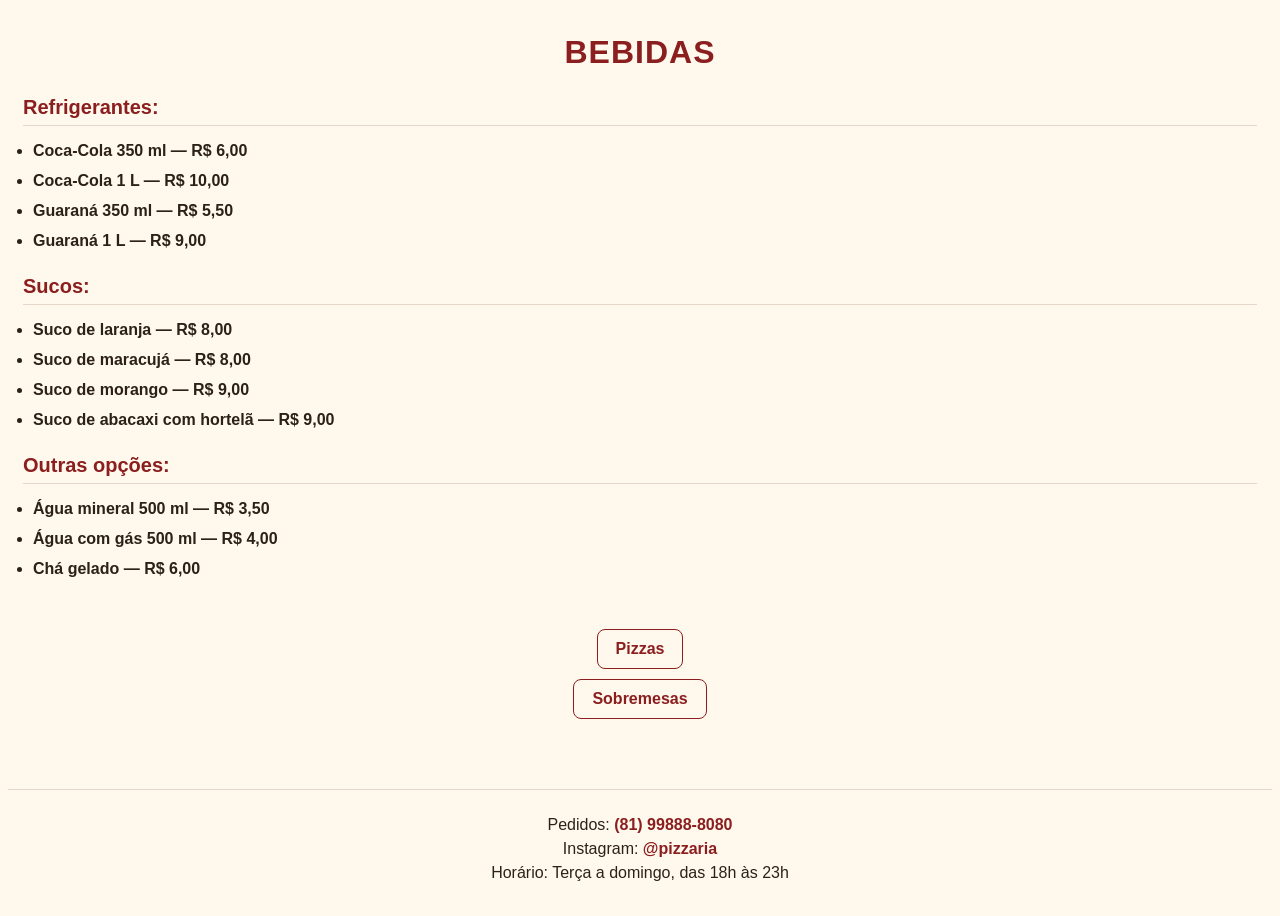
==== bebidas.html @ 439beb2b "Melhora interações e navegação do cardápio" ====
<!DOCTYPE html>
<html lang="pt-br">
<head>
    <meta charset="UTF-8">
    <meta name="viewport" content="width=device-width, initial-scale=1.0">
    <meta name="description" content="Cardápio de bebidas da Pizzaria Pátio dos Sabores, com opções para acompanhar sua pizza.">
    <title>Atividade Individual 01 - Web Responsivo</title>
    <link rel="stylesheet" href="styles.css">
</head>
<body>
    <main>
        <h1>BEBIDAS</h1>
        <h3 class="categoria-cardapio">Refrigerantes:</h3>
        <ul>
            <li class="bebida"><strong>Coca-Cola 350 ml — R$ 6,00</strong></li>
            <li class="bebida"><strong>Coca-Cola 1 L — R$ 10,00</strong></li>
            <li class="bebida"><strong>Guaraná 350 ml — R$ 5,50</strong></li>
            <li class="bebida"><strong>Guaraná 1 L — R$ 9,00</strong></li>
        </ul>
        
        <h3 class="categoria-cardapio">Sucos:</h3>
        <ul>
            <li class="bebida"><strong>Suco de laranja — R$ 8,00</strong></li>
            <li class="bebida"><strong>Suco de maracujá — R$ 8,00</strong></li>
            <li class="bebida"><strong>Suco de morango — R$ 9,00</strong></li>
            <li class="bebida"><strong>Suco de abacaxi com hortelã — R$ 9,00</strong></li>        
        </ul>    

        <h3 class="categoria-cardapio">Outras opções:</h3>
        <ul>
            <li class="bebida"><strong>Água mineral 500 ml — R$ 3,50</strong></li>
            <li class="bebida"><strong>Água com gás 500 ml — R$ 4,00</strong></li>
            <li class="bebida"><strong>Chá gelado — R$ 6,00</strong></li>             
        </ul>    
    </main>
    <aside class="menu-lateral">
        <nav>
            <ul>
                <li><a href="index.html">Pizzas</a></li>
                <li><a href="sobremesas.html">Sobremesas</a></li>
            </ul>
        </nav>
    </aside>
    
    <footer>
        <p>Pedidos: <a href="https://www.whatsapp.com/" target="_blank" rel="noopener noreferrer">(81) 99888-8080</a></p> <!-- Por que usar target="_blank"? Para que o usuário seja levado para uma nova guia, mantendo o cardápio aberto. E o: rel="noopener noreferrer" é uma boa prática de segurança quando usamos target="_blank".  -->

        <p>Instagram: <a href="https://www.instagram.com/" target="_blank" rel="noopener noreferrer">@pizzaria</a></p>

        <p>Horário: Terça a domingo, das 18h às 23h</p>
    </footer>    
    <script src="scripts.js"></script> 
</body>
</html>
---- styles.css ----
body {
    background-color: #FFF8ED;
    min-height: 100vh;
    display: flex;
    flex-direction: column;
}

h1{
     color: #8B1E1E;
    text-align: center;
    font-family: Arial, sans-serif;
    font-size: 32px;
    margin: 25px 15px 20px;
    line-height: 1.2;
    letter-spacing: 1px;
}


.pagina-inicial {
    color: #8B1E1E;
    text-align: center;
    font-family: Arial, sans-serif;
    font-size: 28px;
    margin: 30px 0 20px;
}

h2{
    color: #8B1E1E;
    font-family: Arial, sans-serif;
}

h3{
    color: #8B1E1E;
    font-family: Arial, sans-serif;
}

ul{
    color: #2B2118;
    font-family: Arial, sans-serif;
}

main ul {
    padding-left: 25px;
}

footer {
    margin-top: auto;
    padding: 20px;
    text-align: center;
    color: #2B2118;
    font-family: Arial, sans-serif;
    border-top: 1px solid #E5D8C8;
}

footer p {
    margin: 6px 0;
}

footer a {
    color: #8B1E1E;
    font-weight: bold;
    text-decoration: none;
}

footer a:hover {
    text-decoration: underline;
}

.descricao {
    display: none;
}

.descricao.aberta {
    display: block;
}

.pizza,
.sobremesa,
.bebida {
    margin-bottom: 12px;
}

.pizza strong,
.sobremesa strong,
.bebida strong {
    color: #2B2118;
    font-size: 16px;
}

.pizza strong,
.pizza .descricao {
    cursor: pointer;
}

.pizza strong:hover {
    text-decoration: underline;
}

.sobremesa strong,
.sobremesa .descricao {
    cursor: pointer;
}

.sobremesa strong:hover {
    text-decoration: underline;
}

.pizza .descricao,
.sobremesa .descricao {
    color: #5C5148;
    font-size: 14px;
    line-height: 1.5;
    margin: 6px 0 0;
}

.categoria-cardapio {
    color: #8B1E1E;
    font-family: Arial, sans-serif;
    font-size: 20px;
    margin: 25px 15px 10px;
    padding-bottom: 6px;
    border-bottom: 1px solid #E5D8C8;
}

.imagem-receita {
    width: 100%;
    height: 220px;
    object-fit: cover;
    display: block;
}

.card-receita {
    width: 90%;
    max-width: 400px; /*O card ocupará até 90% da largura disponível. Isso é importante para dispositivos móveis porque evita que o card fique grudado nas bordas da tela.*/
    margin: 20px auto; /*O 20px cria espaço acima e abaixo. O auto nas laterais faz o navegador centralizar o card.*/
    background-color: white;
    border-radius: 10px;
    overflow: hidden; /*Essa propriedade é importante porque temos uma imagem dentro do card. Ela faz com que o conteúdo respeite o arredondamento dos cantos do card.*/
    border: 1px solid #E5D8C8;
    box-shadow: 0 4px 10px rgba(0, 0, 0, 0.15); /*"Crie uma sombra abaixo do card, levemente espalhada e relativamente suave."*/
}

.conteudo-receita {
    padding: 20px; /*Cria espaço interno para que o texto não fique encostado nas bordas.*/
}

.sugestao-chef {
    text-align: center;
    
}

.conteudo-receita h3 {
    color: #8B1E1E;
    font-size: 24px;
    line-height: 1.2;
    margin-top: 0;
    margin-bottom: 15px;
}

.informacoes-receita {
    margin-bottom: 20px;
    padding-bottom: 15px;
    border-bottom: 1px solid #E5D8C8;
}

.informacoes-receita p { /*Seleciona e altera apenas os <p> que esteja dentro de .informacoes-receita.*/
    margin: 5px 0;
    color: #182b24;
}

.conteudo-receita h4 {
    color: #8B1E1E;
    margin-top: 0;
    margin-bottom: 10px;
    font-size: 18px;
}

.conteudo-receita ul { /*Afeta apenas os <ul> que estão dentro de .conteudo-receita.*/
    padding-left: 20px;
    margin-top: 0;
    margin-bottom: 5px;
}

.conteudo-receita li {
     margin-bottom: 8px;
    color: #2B2118;
    line-height: 1.4;
}

.menu-lateral {
    text-align: center;
    margin: 30px 0;
}

.menu-lateral a {
    display: inline-block;
    padding: 10px 18px;
    margin: 5px;
    color: #8B1E1E;
    background-color: #FFF8ED;
    border: 1px solid #8B1E1E;
    border-radius: 8px;
    font-family: Arial, sans-serif;
    font-weight: bold;
    text-decoration: none;
}

.menu-lateral a:hover {
    color: white;
    background-color: #8B1E1E;
}

.menu-lateral ul {
    list-style: none;
    padding: 0;
    margin: 0;
}

.link-cardapio {
    color: #8B1E1E;
    font-weight: bold;
    cursor: pointer; /*Quando o usuário passar o mouse sobre o texto, o cursor muda para a "mãozinha". Isso fornece uma indicação visual importante: "Este elemento pode ser clicado."*/
}

.link-cardapio:hover {
    text-decoration: underline;
} /*.link-cardapio:hover seleciona os elementos que possuem a classe link-cardapio enquanto o mouse estiver sobre eles. 
Assim, ao passar o mouse sobre o texto, a propriedade text-decoration: underline; adiciona um sublinhado, 
criando um feedback visual familiar, semelhante ao comportamento dos links tradicionais.*/
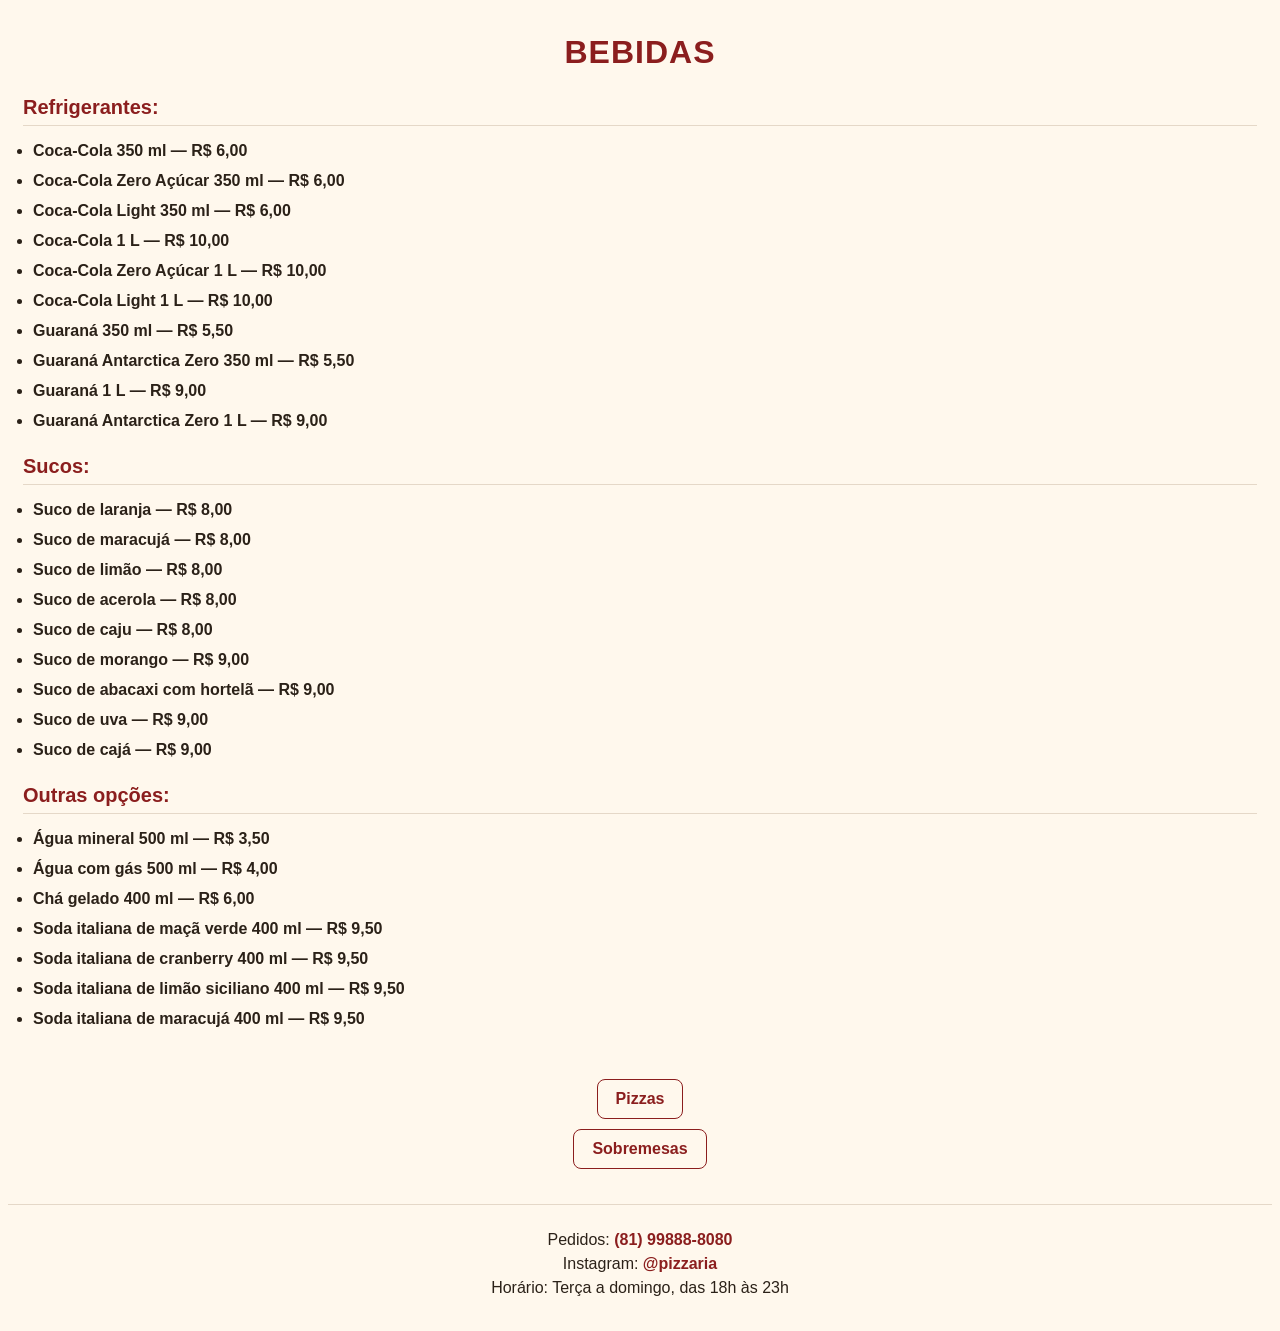
==== commit 73292db0: "Update: reorganização dos cardápios e inclusão de novos itens." ====
--- a/bebidas.html
+++ b/bebidas.html
@@ -4,33 +4,49 @@
     <meta charset="UTF-8">
     <meta name="viewport" content="width=device-width, initial-scale=1.0">
     <meta name="description" content="Cardápio de bebidas da Pizzaria Pátio dos Sabores, com opções para acompanhar sua pizza.">
-    <title>Atividade Individual 01 - Web Responsivo</title>
+    <title>Cardápio - Pizzaria Pátio dos Sabores</title>
     <link rel="stylesheet" href="styles.css">
+    <link rel="manifest" href="manifest.json">
 </head>
 <body>
     <main>
         <h1>BEBIDAS</h1>
         <h3 class="categoria-cardapio">Refrigerantes:</h3>
         <ul>
-            <li class="bebida"><strong>Coca-Cola 350 ml — R$ 6,00</strong></li>
+           <li class="bebida"><strong>Coca-Cola 350 ml — R$ 6,00</strong></li>
+            <li class="bebida"><strong>Coca-Cola Zero Açúcar 350 ml — R$ 6,00</strong></li>
+            <li class="bebida"><strong>Coca-Cola Light 350 ml — R$ 6,00</strong></li>
             <li class="bebida"><strong>Coca-Cola 1 L — R$ 10,00</strong></li>
+            <li class="bebida"><strong>Coca-Cola Zero Açúcar 1 L — R$ 10,00</strong></li>
+            <li class="bebida"><strong>Coca-Cola Light 1 L — R$ 10,00</strong></li>
             <li class="bebida"><strong>Guaraná 350 ml — R$ 5,50</strong></li>
+            <li class="bebida"><strong>Guaraná Antarctica Zero 350 ml — R$ 5,50</strong></li>
             <li class="bebida"><strong>Guaraná 1 L — R$ 9,00</strong></li>
+            <li class="bebida"><strong>Guaraná Antarctica Zero 1 L — R$ 9,00</strong></li>
         </ul>
         
         <h3 class="categoria-cardapio">Sucos:</h3>
         <ul>
             <li class="bebida"><strong>Suco de laranja — R$ 8,00</strong></li>
             <li class="bebida"><strong>Suco de maracujá — R$ 8,00</strong></li>
+            <li class="bebida"><strong>Suco de limão — R$ 8,00</strong></li>
+            <li class="bebida"><strong>Suco de acerola — R$ 8,00</strong></li>
+            <li class="bebida"><strong>Suco de caju — R$ 8,00</strong></li>
             <li class="bebida"><strong>Suco de morango — R$ 9,00</strong></li>
-            <li class="bebida"><strong>Suco de abacaxi com hortelã — R$ 9,00</strong></li>        
+            <li class="bebida"><strong>Suco de abacaxi com hortelã — R$ 9,00</strong></li>      
+            <li class="bebida"><strong>Suco de uva — R$ 9,00</strong></li>
+            <li class="bebida"><strong>Suco de cajá — R$ 9,00</strong></li>
         </ul>    
 
         <h3 class="categoria-cardapio">Outras opções:</h3>
         <ul>
             <li class="bebida"><strong>Água mineral 500 ml — R$ 3,50</strong></li>
             <li class="bebida"><strong>Água com gás 500 ml — R$ 4,00</strong></li>
-            <li class="bebida"><strong>Chá gelado — R$ 6,00</strong></li>             
+            <li class="bebida"><strong>Chá gelado 400 ml — R$ 6,00</strong></li>
+            <li class="bebida"><strong>Soda italiana de maçã verde 400 ml — R$ 9,50</strong></li>
+            <li class="bebida"><strong>Soda italiana de cranberry 400 ml — R$ 9,50</strong></li>
+            <li class="bebida"><strong>Soda italiana de limão siciliano 400 ml — R$ 9,50</strong></li>
+            <li class="bebida"><strong>Soda italiana de maracujá 400 ml — R$ 9,50</strong></li>           
         </ul>    
     </main>
     <aside class="menu-lateral">
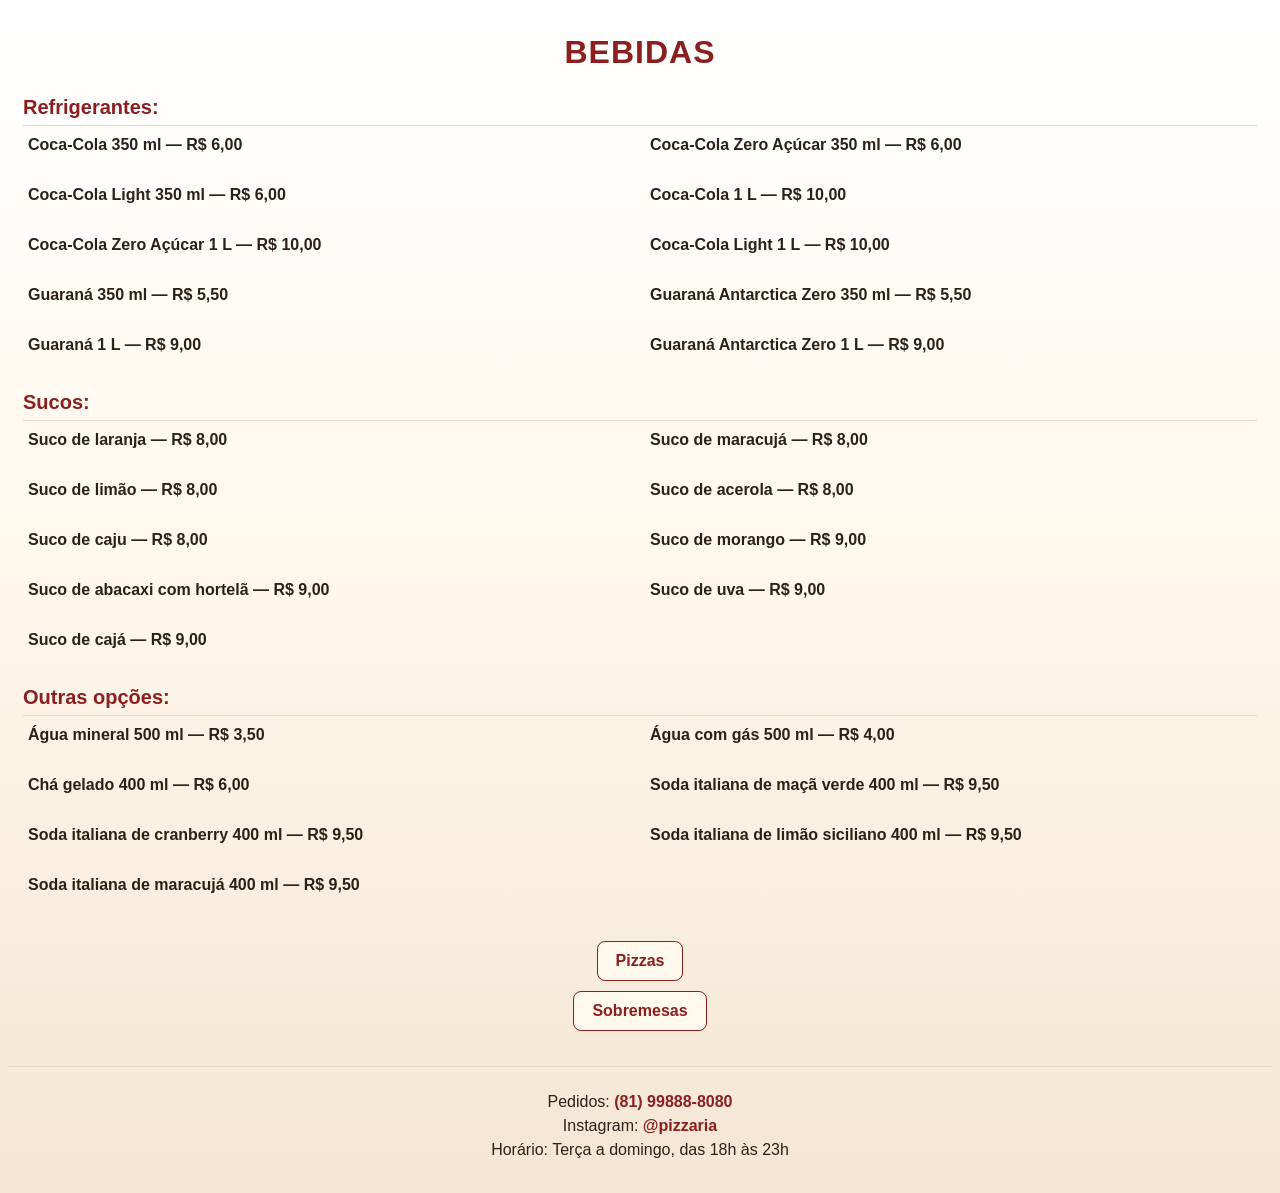
==== commit 50e4f823: "feat: organiza cardapio em grid responsivo" ====
--- a/bebidas.html
+++ b/bebidas.html
@@ -12,7 +12,7 @@
     <main>
         <h1>BEBIDAS</h1>
         <h3 class="categoria-cardapio">Refrigerantes:</h3>
-        <ul>
+        <ul class="grid-cardapio">
            <li class="bebida"><strong>Coca-Cola 350 ml — R$ 6,00</strong></li>
             <li class="bebida"><strong>Coca-Cola Zero Açúcar 350 ml — R$ 6,00</strong></li>
             <li class="bebida"><strong>Coca-Cola Light 350 ml — R$ 6,00</strong></li>
@@ -26,7 +26,7 @@
         </ul>
         
         <h3 class="categoria-cardapio">Sucos:</h3>
-        <ul>
+        <ul class="grid-cardapio">
             <li class="bebida"><strong>Suco de laranja — R$ 8,00</strong></li>
             <li class="bebida"><strong>Suco de maracujá — R$ 8,00</strong></li>
             <li class="bebida"><strong>Suco de limão — R$ 8,00</strong></li>
@@ -39,7 +39,7 @@
         </ul>    
 
         <h3 class="categoria-cardapio">Outras opções:</h3>
-        <ul>
+        <ul class="grid-cardapio">
             <li class="bebida"><strong>Água mineral 500 ml — R$ 3,50</strong></li>
             <li class="bebida"><strong>Água com gás 500 ml — R$ 4,00</strong></li>
             <li class="bebida"><strong>Chá gelado 400 ml — R$ 6,00</strong></li>
--- a/styles.css
+++ b/styles.css
@@ -1,5 +1,10 @@
 body {
-    background-color: #FFF8ED;
+    background: linear-gradient(
+        to bottom,
+        #FFFFFF 0%,
+        #FFF8ED 45%,
+        #F5E6D3 100%
+    );
     min-height: 100vh;
     display: flex;
     flex-direction: column;
@@ -217,13 +222,92 @@
 }
 
 .link-cardapio {
-    color: #8B1E1E;
+    display: inline-block;
+    margin-top: 15px;
+    padding: 12px 18px;
+    background-color: #8B1E1E;
+    color: #FFFFFF;
+    border-radius: 8px;
+    font-family: Arial, sans-serif;
     font-weight: bold;
-    cursor: pointer; /*Quando o usuário passar o mouse sobre o texto, o cursor muda para a "mãozinha". Isso fornece uma indicação visual importante: "Este elemento pode ser clicado."*/
+    cursor: pointer;
+    transition: transform 0.2s, opacity 0.2s;
 }
 
 .link-cardapio:hover {
-    text-decoration: underline;
-} /*.link-cardapio:hover seleciona os elementos que possuem a classe link-cardapio enquanto o mouse estiver sobre eles. 
-Assim, ao passar o mouse sobre o texto, a propriedade text-decoration: underline; adiciona um sublinhado, 
-criando um feedback visual familiar, semelhante ao comportamento dos links tradicionais.*/+    transform: scale(1.03);
+    opacity: 0.9;
+}
+
+.grid-cardapio {
+    display: grid;
+    grid-template-columns: repeat(2, minmax(0, 1fr));
+    gap: 20px;
+    padding: 0 20px;
+    margin: 0;
+    list-style: none;
+}
+
+@media (max-width: 600px) {
+    .grid-cardapio {
+        grid-template-columns: 1fr;
+        padding: 0 15px;
+    }
+}
+
+/*Início Seção de localização */
+.localizacao {
+    margin: 40px auto;
+    padding: 25px;
+    max-width: 500px;
+    text-align: center;
+    background-color: #fff;
+    border-radius: 12px;
+    box-shadow: 0 3px 10px rgba(0, 0, 0, 0.08);
+}
+
+.localizacao h2 {
+    margin-bottom: 12px;
+}
+
+.texto-localizacao {
+    margin-bottom: 20px;
+}
+
+#btn-localizacao {
+    padding: 12px 20px;
+    border: none;
+    border-radius: 8px;
+    background-color: #8B1E1E;
+    color: #fff;
+    font-size: 16px;
+    font-weight: bold;
+    cursor: pointer;
+    transition: transform 0.2s, opacity 0.2s;
+}
+
+#btn-localizacao:hover {
+    transform: scale(1.03);
+    opacity: 0.9;
+}
+
+.resultado-localizacao {
+    margin-top: 20px;
+    padding: 15px;
+    border-radius: 10px;
+    background-color: #FFF8ED;
+    border: 1px solid #ead8c5;
+}
+
+.resultado-localizacao p {
+    margin: 8px 0;
+}
+
+.resultado-localizacao strong {
+    display: block;
+    margin: 8px 0;
+    font-size: 28px;
+    color: #8B1E1E;
+}
+/*Fim Seção de localização */
+
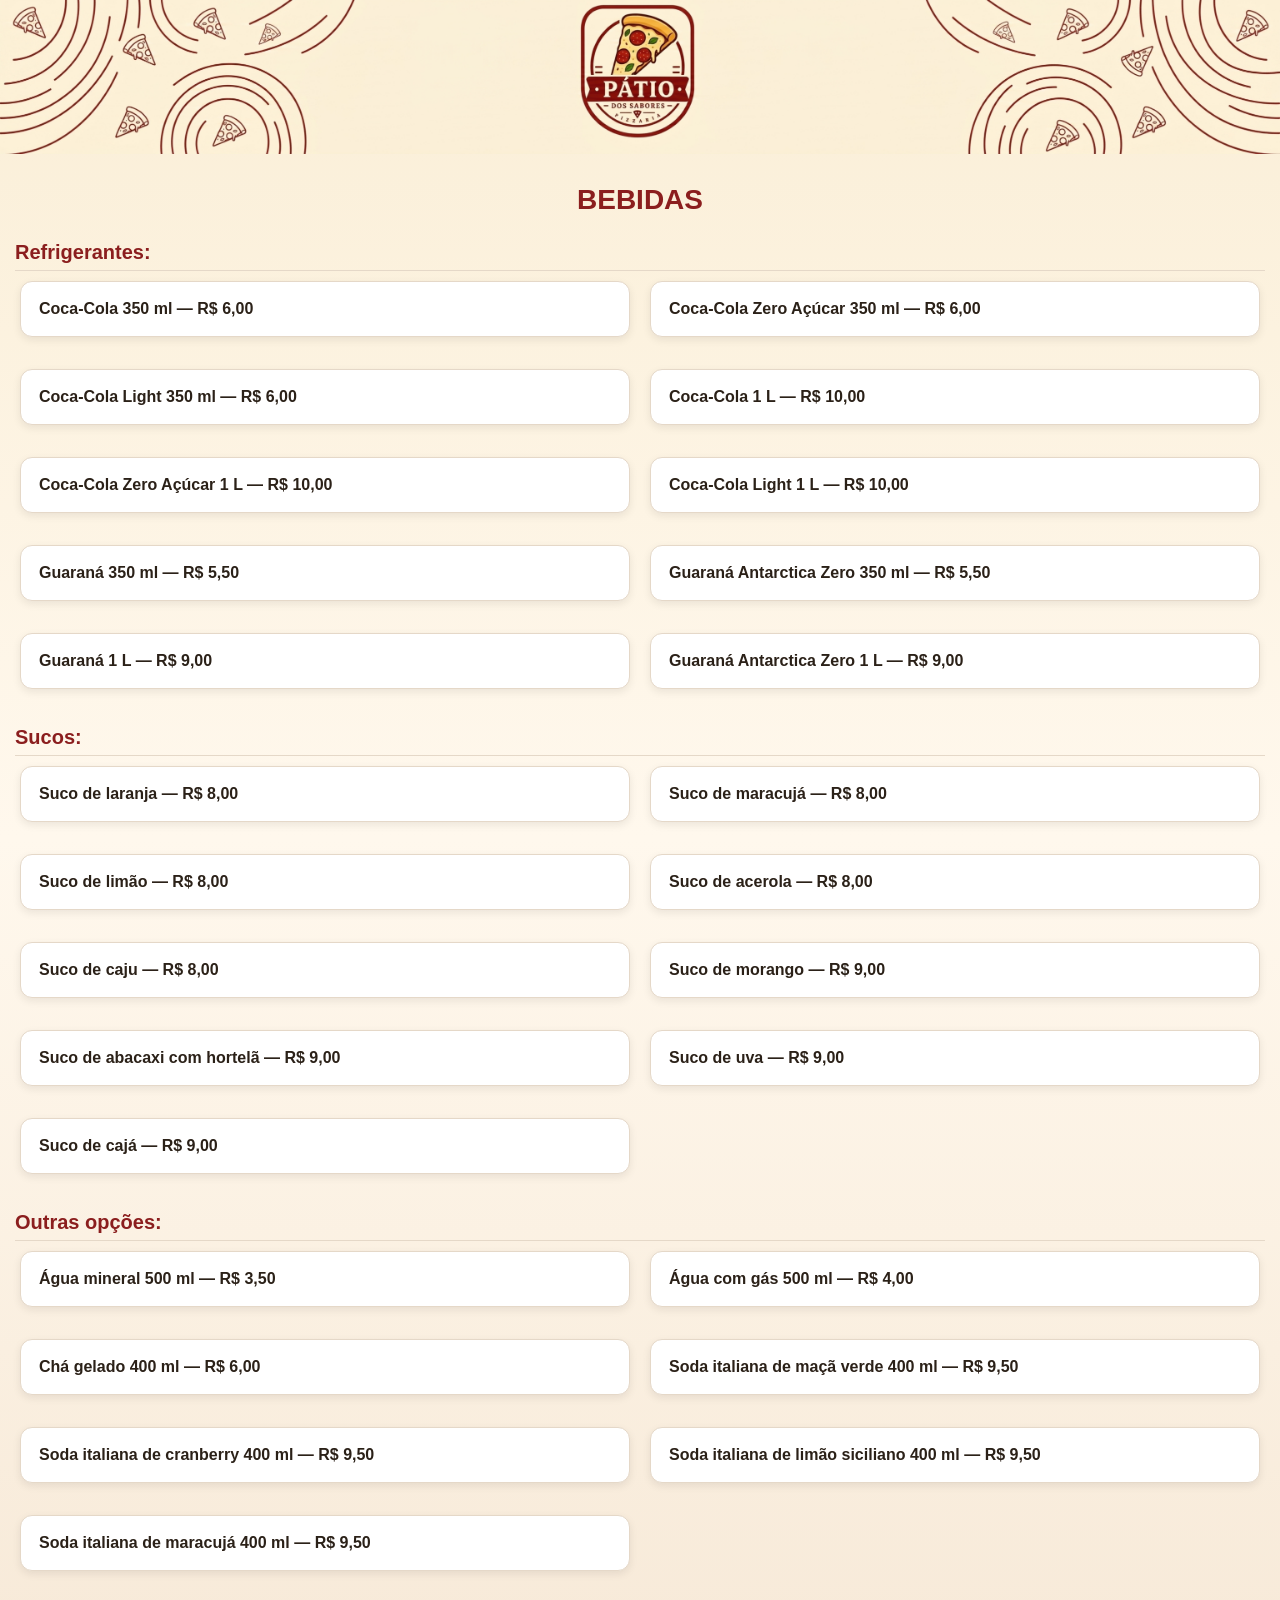
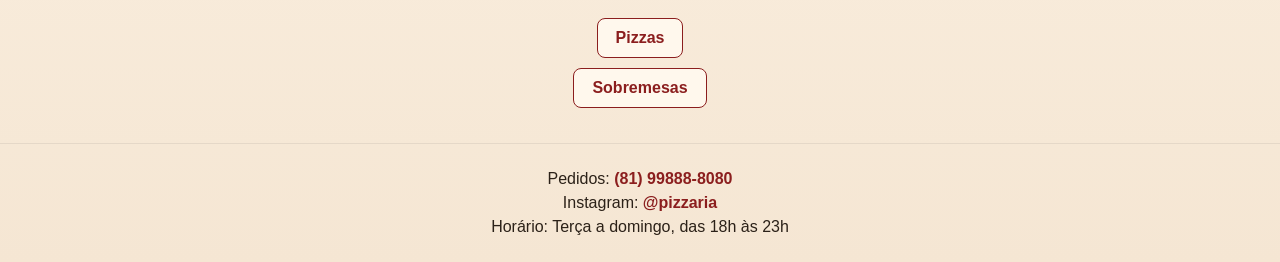
==== commit 4b1347da: "feat: adapta banner da pizzaria ao layout" ====
--- a/bebidas.html
+++ b/bebidas.html
@@ -10,7 +10,10 @@
 </head>
 <body>
     <main>
-        <h1>BEBIDAS</h1>
+        <h1 class="logo-principal">
+        <img src="temp/logo-patio-banner-V7.png" alt="Pizzaria Pátio dos Sabores">
+        </h1>
+        <h2 class="titulo-secao">BEBIDAS</h2>
         <h3 class="categoria-cardapio">Refrigerantes:</h3>
         <ul class="grid-cardapio">
            <li class="bebida"><strong>Coca-Cola 350 ml — R$ 6,00</strong></li>
--- a/styles.css
+++ b/styles.css
@@ -1,7 +1,8 @@
 body {
+    margin: 0;
     background: linear-gradient(
         to bottom,
-        #FFFFFF 0%,
+        #FAEED6 0%,
         #FFF8ED 45%,
         #F5E6D3 100%
     );
@@ -21,7 +22,7 @@
 }
 
 
-.pagina-inicial {
+.titulo-secao {
     color: #8B1E1E;
     text-align: center;
     font-family: Arial, sans-serif;
@@ -79,9 +80,14 @@
     display: block;
 }
 
-.pizza,
 .sobremesa,
-.bebida {
+.bebida,
+.pizza {
+    background-color: #FFFFFF;
+    border: 1px solid #E5D8C8;
+    border-radius: 12px;
+    padding: 18px;
+    box-shadow: 0 3px 8px rgba(0, 0, 0, 0.08);
     margin-bottom: 12px;
 }
 
@@ -311,3 +317,13 @@
 }
 /*Fim Seção de localização */
 
+.logo-principal {
+    margin: 0;
+    padding: 0;
+}
+
+.logo-principal img {
+    display: block;
+    width: 100%;
+    height: auto;
+}
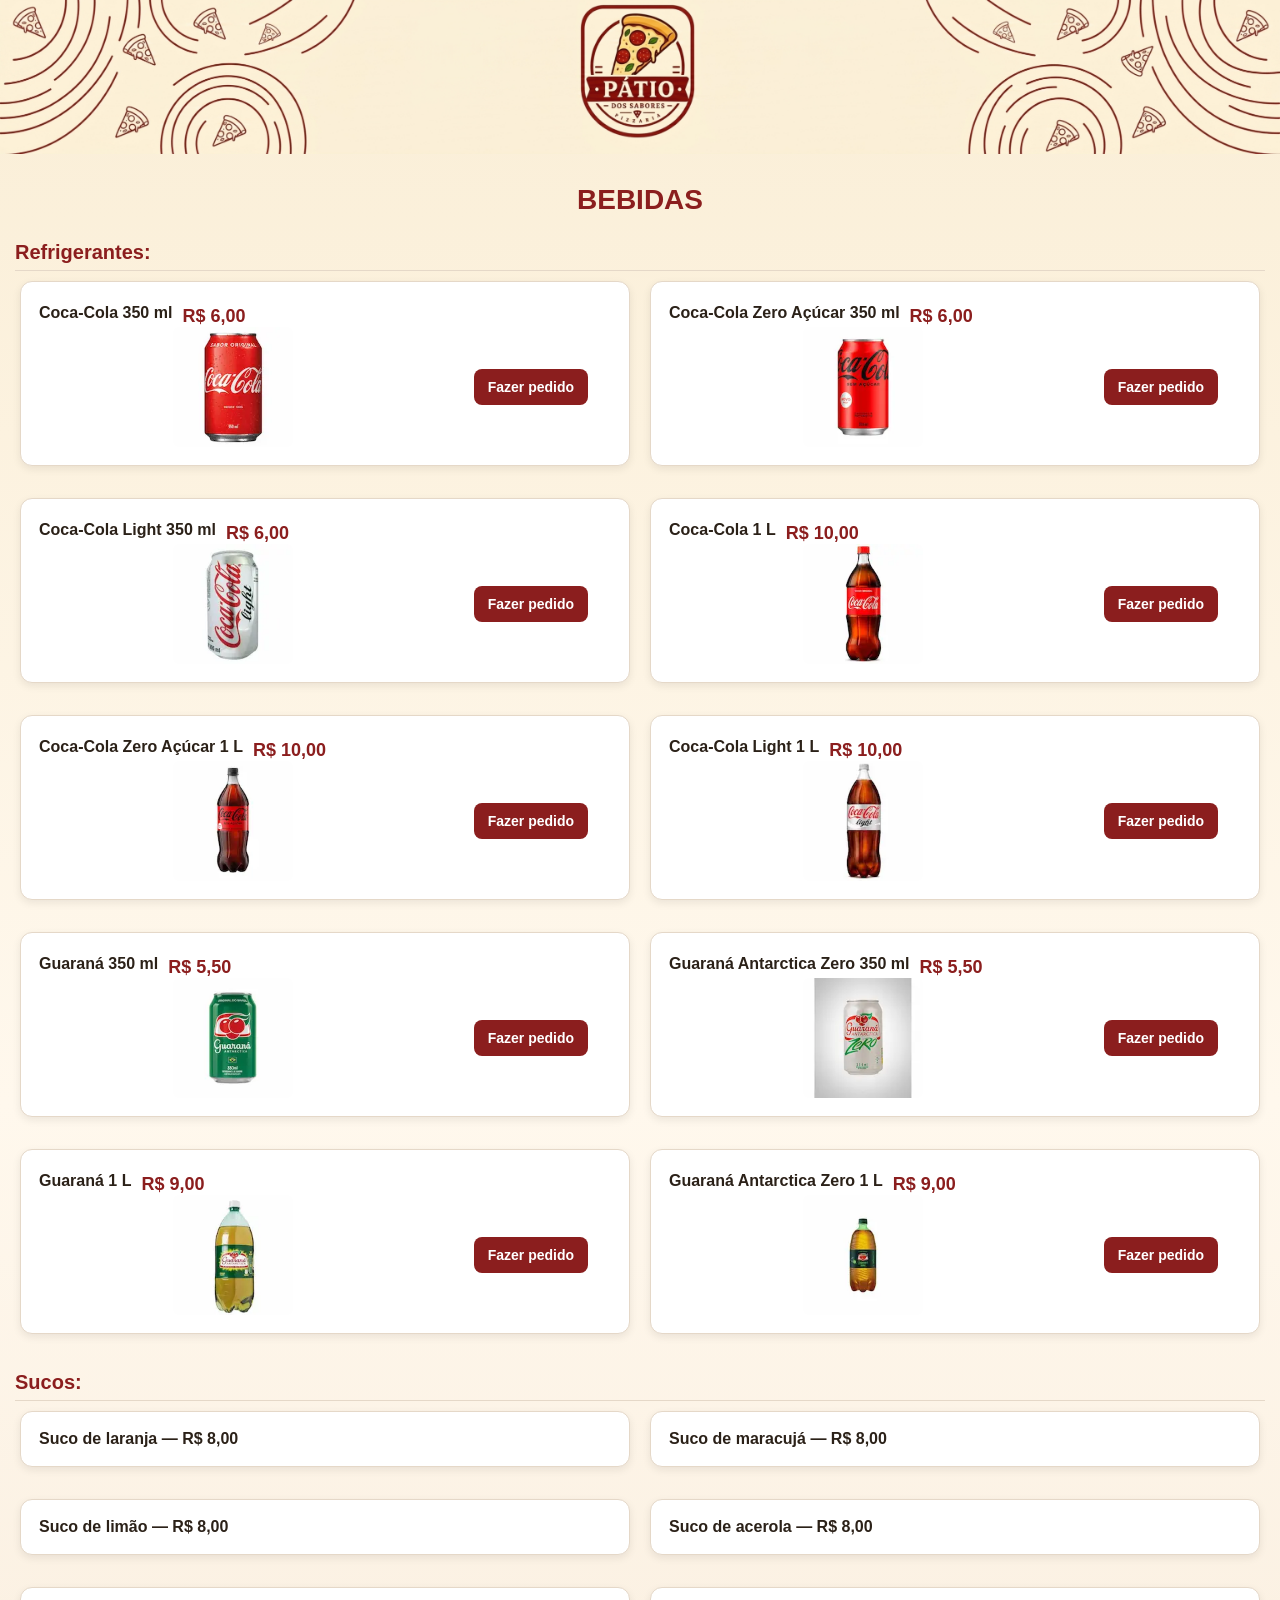
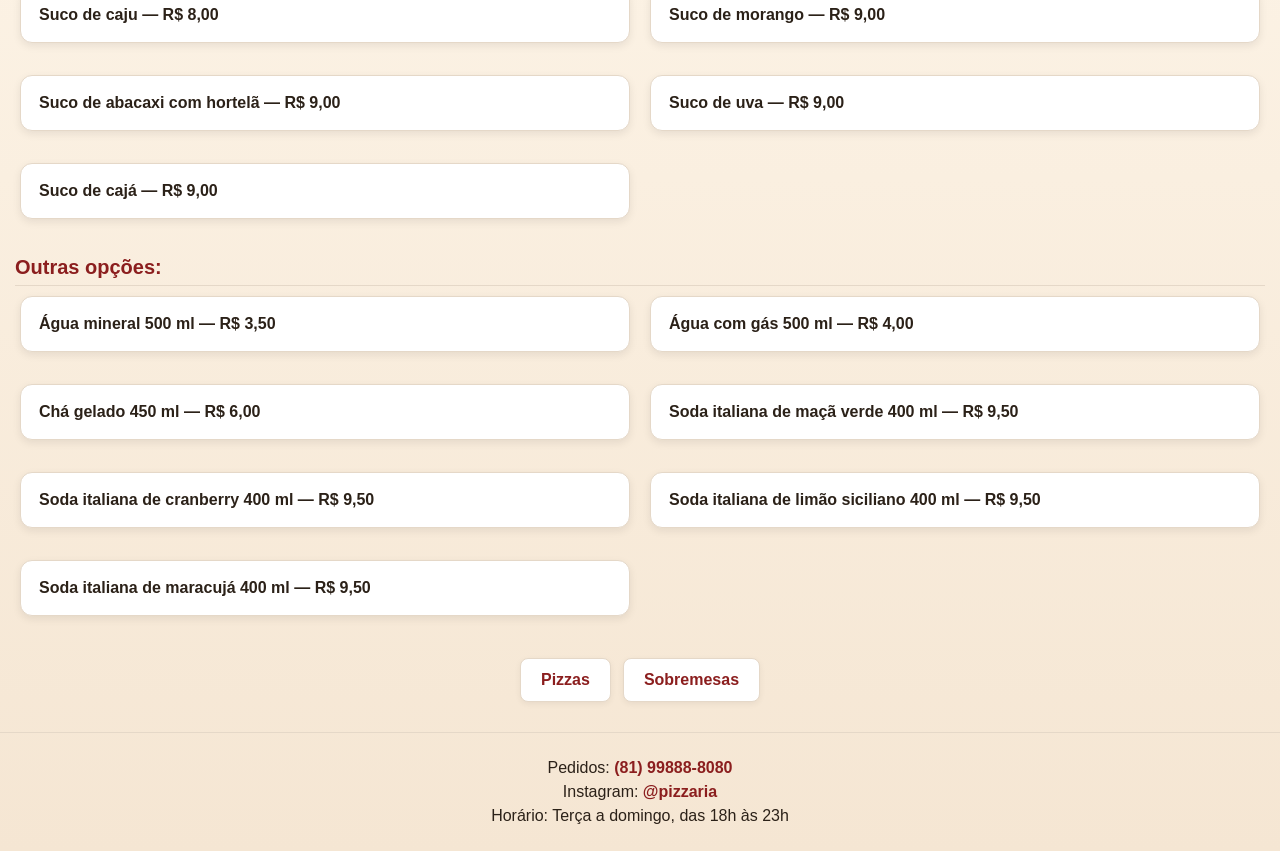
==== commit 8359a42e: "feat: aplica novo padrão visual aos refrigerantes" ====
--- a/bebidas.html
+++ b/bebidas.html
@@ -16,16 +16,275 @@
         <h2 class="titulo-secao">BEBIDAS</h2>
         <h3 class="categoria-cardapio">Refrigerantes:</h3>
         <ul class="grid-cardapio">
-           <li class="bebida"><strong>Coca-Cola 350 ml — R$ 6,00</strong></li>
-            <li class="bebida"><strong>Coca-Cola Zero Açúcar 350 ml — R$ 6,00</strong></li>
-            <li class="bebida"><strong>Coca-Cola Light 350 ml — R$ 6,00</strong></li>
-            <li class="bebida"><strong>Coca-Cola 1 L — R$ 10,00</strong></li>
-            <li class="bebida"><strong>Coca-Cola Zero Açúcar 1 L — R$ 10,00</strong></li>
-            <li class="bebida"><strong>Coca-Cola Light 1 L — R$ 10,00</strong></li>
-            <li class="bebida"><strong>Guaraná 350 ml — R$ 5,50</strong></li>
-            <li class="bebida"><strong>Guaraná Antarctica Zero 350 ml — R$ 5,50</strong></li>
-            <li class="bebida"><strong>Guaraná 1 L — R$ 9,00</strong></li>
-            <li class="bebida"><strong>Guaraná Antarctica Zero 1 L — R$ 9,00</strong></li>
+            <li class="bebida">
+                <div class="cabecalho-produto">
+                    <div class="informacoes-produto">
+                        <strong>Coca-Cola 350 ml</strong>
+                        <span class="preco">R$ 6,00</span>
+                    </div>
+                </div>
+
+                <div class="parte-inferior">
+                    <div class="conteudo-produto">
+                        <div class="imagem-produto">
+                            <img src="Img-Bebidas/Refrigerantes_Coca-Cola_350_ml_180.webp"
+                                alt="Coca-Cola 350 ml">
+                        </div>
+                    </div>
+
+                    <div class="acao-produto">
+                        <a class="botao-pedido"
+                        href="https://www.whatsapp.com/"
+                        target="_blank"
+                        rel="noopener noreferrer">
+                            Fazer pedido
+                        </a>
+                    </div>
+                </div>
+            </li>
+            
+            <li class="bebida">
+                <div class="cabecalho-produto">
+                    <div class="informacoes-produto">
+                        <strong>Coca-Cola Zero Açúcar 350 ml</strong>
+                        <span class="preco">R$ 6,00</span>
+                    </div>
+                </div>
+
+                <div class="parte-inferior">
+                    <div class="conteudo-produto">
+                        <div class="imagem-produto">
+                            <img src="Img-Bebidas/Refrigerantes_Coca-Cola_Zero_Açúcar_350_ml_180.webp"
+                                alt="Coca-Cola Zero Açúcar 350 ml">
+                        </div>
+                    </div>
+
+                    <div class="acao-produto">
+                        <a class="botao-pedido"
+                        href="https://www.whatsapp.com/"
+                        target="_blank"
+                        rel="noopener noreferrer">
+                            Fazer pedido
+                        </a>
+                    </div>
+                </div>
+            </li>
+
+            <li class="bebida">
+                <div class="cabecalho-produto">
+                    <div class="informacoes-produto">
+                        <strong>Coca-Cola Light 350 ml</strong>
+                        <span class="preco">R$ 6,00</span>
+                    </div>
+                </div>
+
+                <div class="parte-inferior">
+                    <div class="conteudo-produto">
+                        <div class="imagem-produto">
+                            <img src="Img-Bebidas/Refrigerantes_Coca-Cola_Light_350_ml_180.webp"
+                                alt="Coca-Cola Light 350 ml">
+                        </div>
+                    </div>
+
+                    <div class="acao-produto">
+                        <a class="botao-pedido"
+                        href="https://www.whatsapp.com/"
+                        target="_blank"
+                        rel="noopener noreferrer">
+                            Fazer pedido
+                        </a>
+                    </div>
+                </div>
+            </li>
+
+            <li class="bebida">
+                <div class="cabecalho-produto">
+                    <div class="informacoes-produto">
+                        <strong>Coca-Cola 1 L</strong>
+                        <span class="preco">R$ 10,00</span>
+                    </div>
+                </div>
+
+                <div class="parte-inferior">
+                    <div class="conteudo-produto">
+                        <div class="imagem-produto">
+                            <img src="Img-Bebidas/Refrigerantes_Coca-Cola_1_L_180.webp"
+                                alt="Coca-Cola 1 L">
+                        </div>
+                    </div>
+
+                    <div class="acao-produto">
+                        <a class="botao-pedido"
+                        href="https://www.whatsapp.com/"
+                        target="_blank"
+                        rel="noopener noreferrer">
+                            Fazer pedido
+                        </a>
+                    </div>
+                </div>
+            </li>
+
+            <li class="bebida">
+                <div class="cabecalho-produto">
+                    <div class="informacoes-produto">
+                        <strong>Coca-Cola Zero Açúcar 1 L</strong>
+                        <span class="preco">R$ 10,00</span>
+                    </div>
+                </div>
+
+                <div class="parte-inferior">
+                    <div class="conteudo-produto">
+                        <div class="imagem-produto">
+                            <img src="Img-Bebidas/Refrigerantes_Coca-Cola_Zero_Açúcar_1_L_180.webp"
+                                alt="Coca-Cola Zero Açúcar 1 L">
+                        </div>
+                    </div>
+
+                    <div class="acao-produto">
+                        <a class="botao-pedido"
+                        href="https://www.whatsapp.com/"
+                        target="_blank"
+                        rel="noopener noreferrer">
+                            Fazer pedido
+                        </a>
+                    </div>
+                </div>
+            </li>
+
+            <li class="bebida">
+                <div class="cabecalho-produto">
+                    <div class="informacoes-produto">
+                        <strong>Coca-Cola Light 1 L</strong>
+                        <span class="preco">R$ 10,00</span>
+                    </div>
+                </div>
+
+                <div class="parte-inferior">
+                    <div class="conteudo-produto">
+                        <div class="imagem-produto">
+                            <img src="Img-Bebidas/Refrigerantes_Coca-Cola_Light_1_L_180.webp"
+                                alt="Coca-Cola Light 1 L">
+                        </div>
+                    </div>
+
+                    <div class="acao-produto">
+                        <a class="botao-pedido"
+                        href="https://www.whatsapp.com/"
+                        target="_blank"
+                        rel="noopener noreferrer">
+                            Fazer pedido
+                        </a>
+                    </div>
+                </div>
+            </li>
+
+            <li class="bebida">
+                <div class="cabecalho-produto">
+                    <div class="informacoes-produto">
+                        <strong>Guaraná 350 ml</strong>
+                        <span class="preco">R$ 5,50</span>
+                    </div>
+                </div>
+
+                <div class="parte-inferior">
+                    <div class="conteudo-produto">
+                        <div class="imagem-produto">
+                            <img src="Img-Bebidas/Refrigerantes_Guaraná_350_ml_180.webp"
+                                alt="Guaraná 350 ml">
+                        </div>
+                    </div>
+
+                    <div class="acao-produto">
+                        <a class="botao-pedido"
+                        href="https://www.whatsapp.com/"
+                        target="_blank"
+                        rel="noopener noreferrer">
+                            Fazer pedido
+                        </a>
+                    </div>
+                </div>
+            </li>
+
+            <li class="bebida">
+                <div class="cabecalho-produto">
+                    <div class="informacoes-produto">
+                        <strong>Guaraná Antarctica Zero 350 ml</strong>
+                        <span class="preco">R$ 5,50</span>
+                    </div>
+                </div>
+
+                <div class="parte-inferior">
+                    <div class="conteudo-produto">
+                        <div class="imagem-produto">
+                            <img src="Img-Bebidas/Refrigerantes_Guaraná_Antarctica_Zero_350_ml_180.webp"
+                                alt="Guaraná Antarctica Zero 350 ml">
+                        </div>
+                    </div>
+
+                    <div class="acao-produto">
+                        <a class="botao-pedido"
+                        href="https://www.whatsapp.com/"
+                        target="_blank"
+                        rel="noopener noreferrer">
+                            Fazer pedido
+                        </a>
+                    </div>
+                </div>
+            </li>
+
+            <li class="bebida">
+                <div class="cabecalho-produto">
+                    <div class="informacoes-produto">
+                        <strong>Guaraná 1 L</strong>
+                        <span class="preco">R$ 9,00</span>
+                    </div>
+                </div>
+
+                <div class="parte-inferior">
+                    <div class="conteudo-produto">
+                        <div class="imagem-produto">
+                            <img src="Img-Bebidas/Refrigerantes_Guaraná_1_L_180.webp"
+                                alt="Guaraná 1 L">
+                        </div>
+                    </div>
+
+                    <div class="acao-produto">
+                        <a class="botao-pedido"
+                        href="https://www.whatsapp.com/"
+                        target="_blank"
+                        rel="noopener noreferrer">
+                            Fazer pedido
+                        </a>
+                    </div>
+                </div>
+            </li>
+
+            <li class="bebida">
+                <div class="cabecalho-produto">
+                    <div class="informacoes-produto">
+                        <strong>Guaraná Antarctica Zero 1 L</strong>
+                        <span class="preco">R$ 9,00</span>
+                    </div>
+                </div>
+
+                <div class="parte-inferior">
+                    <div class="conteudo-produto">
+                        <div class="imagem-produto">
+                            <img src="Img-Bebidas/Refrigerantes_Guaraná_Antarctica_Zero_1_L_180.webp"
+                                alt="Guaraná Antarctica Zero 1 L">
+                        </div>
+                    </div>
+
+                    <div class="acao-produto">
+                        <a class="botao-pedido"
+                        href="https://www.whatsapp.com/"
+                        target="_blank"
+                        rel="noopener noreferrer">
+                            Fazer pedido
+                        </a>
+                    </div>
+                </div>
+            </li>
         </ul>
         
         <h3 class="categoria-cardapio">Sucos:</h3>
@@ -45,7 +304,7 @@
         <ul class="grid-cardapio">
             <li class="bebida"><strong>Água mineral 500 ml — R$ 3,50</strong></li>
             <li class="bebida"><strong>Água com gás 500 ml — R$ 4,00</strong></li>
-            <li class="bebida"><strong>Chá gelado 400 ml — R$ 6,00</strong></li>
+            <li class="bebida"><strong>Chá gelado 450 ml — R$ 6,00</strong></li>
             <li class="bebida"><strong>Soda italiana de maçã verde 400 ml — R$ 9,50</strong></li>
             <li class="bebida"><strong>Soda italiana de cranberry 400 ml — R$ 9,50</strong></li>
             <li class="bebida"><strong>Soda italiana de limão siciliano 400 ml — R$ 9,50</strong></li>
--- a/styles.css
+++ b/styles.css
@@ -11,8 +11,8 @@
     flex-direction: column;
 }
 
-h1{
-     color: #8B1E1E;
+h1 { 
+    color: #8B1E1E;
     text-align: center;
     font-family: Arial, sans-serif;
     font-size: 32px;
@@ -91,11 +91,45 @@
     margin-bottom: 12px;
 }
 
+.pizza,
+.sobremesa,
+.bebida {
+    min-width: 0;
+}
+
 .pizza strong,
 .sobremesa strong,
 .bebida strong {
     color: #2B2118;
     font-size: 16px;
+}
+
+.preco {
+    display: block;
+    margin-top: 6px;
+    color: #8B1E1E;
+    font-size: 18px;
+    font-weight: bold;
+}
+
+.indicador-descricao {
+    display: block;
+    margin-top: 10px;
+    color: #8B1E1E;
+    font-size: 18px;
+}
+
+.cabecalho-produto {
+    display: flex;
+    align-items: center;
+    justify-content: space-between;
+    cursor: pointer;
+}
+
+.informacoes-produto {
+    display: flex;
+    align-items: center;
+    gap: 10px;
 }
 
 .pizza strong,
@@ -131,6 +165,21 @@
     margin: 25px 15px 10px;
     padding-bottom: 6px;
     border-bottom: 1px solid #E5D8C8;
+}
+
+.imagem-produto {
+    width: 120px;
+    height: 120px;
+    margin: 0 auto;
+    flex-shrink: 0;
+}
+
+.imagem-produto img {
+    width: 120px;
+    height: 120px;
+    object-fit: cover;
+    border-radius: 8px;
+    display: block;
 }
 
 .imagem-receita {
@@ -157,7 +206,6 @@
 
 .sugestao-chef {
     text-align: center;
-    
 }
 
 .conteudo-receita h3 {
@@ -198,34 +246,55 @@
     line-height: 1.4;
 }
 
+/*Início da seção menu lateral*/
+
 .menu-lateral {
     text-align: center;
     margin: 30px 0;
 }
 
-.menu-lateral a {
-    display: inline-block;
-    padding: 10px 18px;
-    margin: 5px;
-    color: #8B1E1E;
-    background-color: #FFF8ED;
-    border: 1px solid #8B1E1E;
-    border-radius: 8px;
-    font-family: Arial, sans-serif;
-    font-weight: bold;
-    text-decoration: none;
-}
-
-.menu-lateral a:hover {
-    color: white;
-    background-color: #8B1E1E;
-}
-
 .menu-lateral ul {
+    display: flex;
+    justify-content: center;
+    gap: 12px;
     list-style: none;
     padding: 0;
     margin: 0;
 }
+
+.menu-lateral a {
+    display: block;
+    padding: 12px 20px;
+    color: #8B1E1E;
+    background-color: #FFFFFF;
+    border: 1px solid #E5D8C8;
+    border-radius: 8px;
+    font-family: Arial, sans-serif;
+    font-weight: bold;
+    text-decoration: none;
+    box-shadow: 0 2px 6px rgba(0, 0, 0, 0.06);
+    transition: transform 0.2s, background-color 0.2s, color 0.2s;
+}
+
+.menu-lateral a:hover {
+    color: #FFFFFF;
+    background-color: #8B1E1E;
+    transform: translateY(-2px);
+}
+
+@media (max-width: 600px) {
+    .menu-lateral ul {
+        flex-direction: column;
+        align-items: center;
+    }
+
+    .menu-lateral a {
+        width: 80%;
+        max-width: 300px;
+    }
+}
+
+/*Fim da seção menu lateral*/
 
 .link-cardapio {
     display: inline-block;
@@ -263,6 +332,8 @@
 
 /*Início Seção de localização */
 .localizacao {
+    width: calc(100% - 30px);
+    box-sizing: border-box;
     margin: 40px auto;
     padding: 25px;
     max-width: 500px;
@@ -326,4 +397,50 @@
     display: block;
     width: 100%;
     height: auto;
+}
+
+.pizza,
+.sobremesa,
+.bebida {
+    box-sizing: border-box;
+}
+
+.informacoes-produto strong {
+    min-width: 0;
+    overflow-wrap: break-word;
+}
+
+.parte-inferior {
+    display: flex;
+    justify-content: space-between;
+}
+
+.conteudo-produto {
+    width: 68%;
+}
+
+.acao-produto {
+    width: 28%;
+    display: flex;
+    align-items: center;
+    justify-content: center;
+}
+
+.botao-pedido {
+    display: inline-block;
+    padding: 10px 14px;
+    background-color: #8B1E1E;
+    color: #FFFFFF;
+    border-radius: 8px;
+    font-family: Arial, sans-serif;
+    font-size: 14px;
+    font-weight: bold;
+    text-decoration: none;
+    text-align: center;
+    transition: transform 0.2s, opacity 0.2s;
+}
+
+.botao-pedido:hover {
+    transform: scale(1.03);
+    opacity: 0.9;
 }
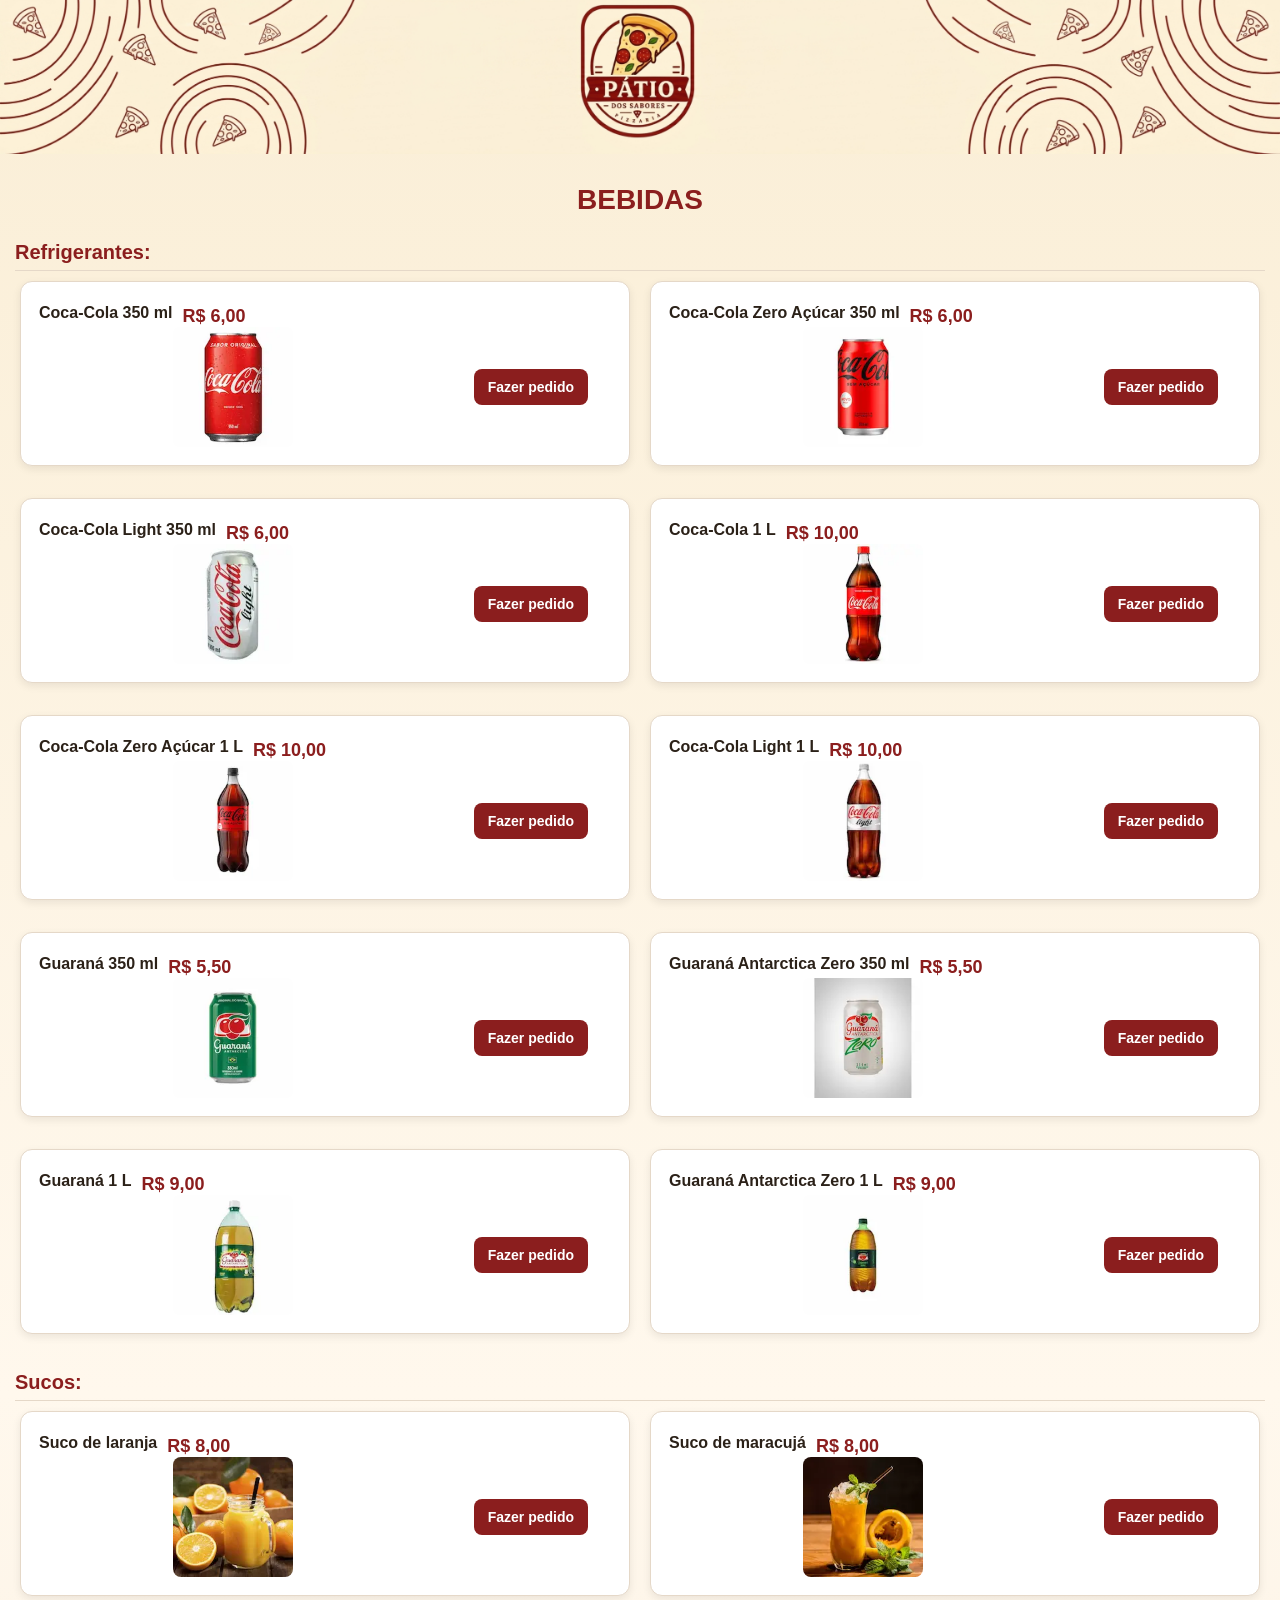
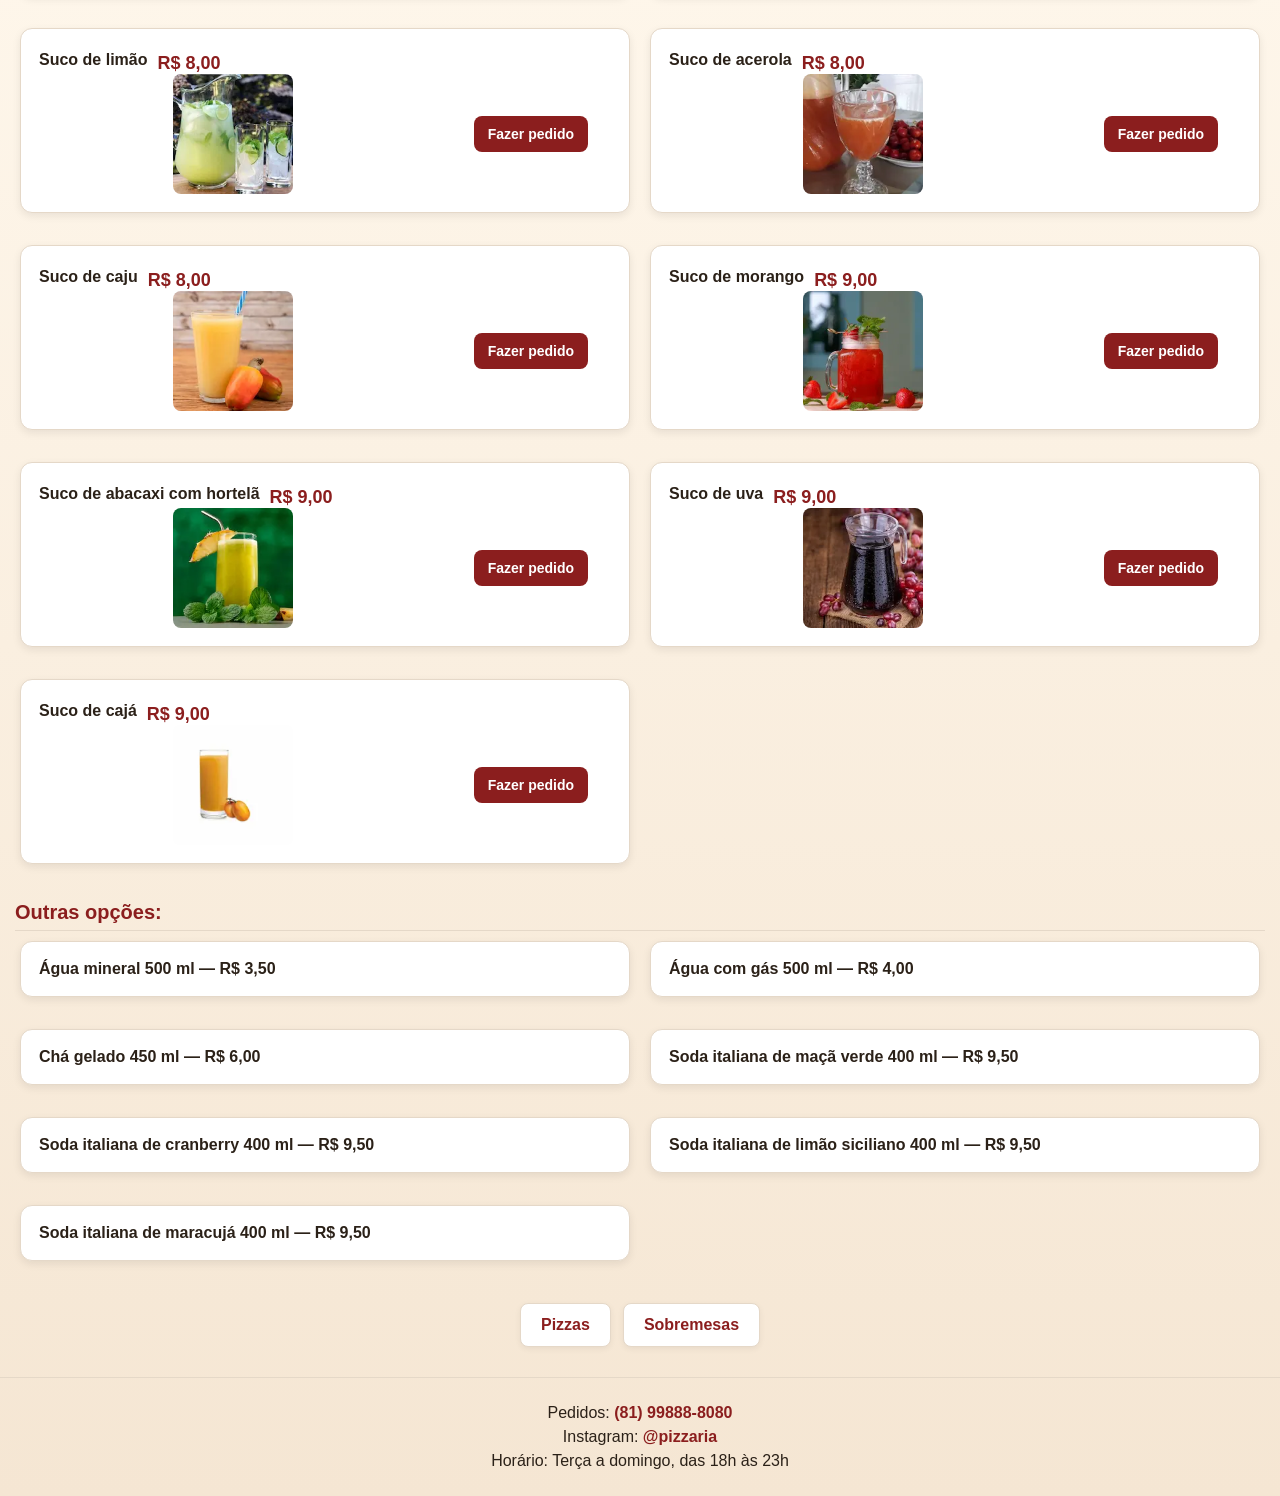
==== commit 07077e3f: "feat: aplica novo padrão visual aos sucos" ====
--- a/bebidas.html
+++ b/bebidas.html
@@ -42,7 +42,7 @@
                     </div>
                 </div>
             </li>
-            
+
             <li class="bebida">
                 <div class="cabecalho-produto">
                     <div class="informacoes-produto">
@@ -289,15 +289,248 @@
         
         <h3 class="categoria-cardapio">Sucos:</h3>
         <ul class="grid-cardapio">
-            <li class="bebida"><strong>Suco de laranja — R$ 8,00</strong></li>
-            <li class="bebida"><strong>Suco de maracujá — R$ 8,00</strong></li>
-            <li class="bebida"><strong>Suco de limão — R$ 8,00</strong></li>
-            <li class="bebida"><strong>Suco de acerola — R$ 8,00</strong></li>
-            <li class="bebida"><strong>Suco de caju — R$ 8,00</strong></li>
-            <li class="bebida"><strong>Suco de morango — R$ 9,00</strong></li>
-            <li class="bebida"><strong>Suco de abacaxi com hortelã — R$ 9,00</strong></li>      
-            <li class="bebida"><strong>Suco de uva — R$ 9,00</strong></li>
-            <li class="bebida"><strong>Suco de cajá — R$ 9,00</strong></li>
+            <li class="bebida">
+                <div class="cabecalho-produto">
+                    <div class="informacoes-produto">
+                        <strong>Suco de laranja</strong>
+                        <span class="preco">R$ 8,00</span>
+                    </div>
+                </div>
+
+                <div class="parte-inferior">
+                    <div class="conteudo-produto">
+                        <div class="imagem-produto">
+                            <img src="Img-Bebidas/Sucos_Suco_de_Laranja_180.webp"
+                                alt="Suco de laranja">
+                        </div>
+                    </div>
+
+                    <div class="acao-produto">
+                        <a class="botao-pedido"
+                        href="https://www.whatsapp.com/"
+                        target="_blank"
+                        rel="noopener noreferrer">
+                            Fazer pedido
+                        </a>
+                    </div>
+                </div>
+            </li>
+
+            <li class="bebida">
+                <div class="cabecalho-produto">
+                    <div class="informacoes-produto">
+                        <strong>Suco de maracujá</strong>
+                        <span class="preco">R$ 8,00</span>
+                    </div>
+                </div>
+
+                <div class="parte-inferior">
+                    <div class="conteudo-produto">
+                        <div class="imagem-produto">
+                            <img src="Img-Bebidas/Sucos_Suco_de_Maracujá_180.webp"
+                                alt="Suco de maracujá">
+                        </div>
+                    </div>
+
+                    <div class="acao-produto">
+                        <a class="botao-pedido"
+                        href="https://www.whatsapp.com/"
+                        target="_blank"
+                        rel="noopener noreferrer">
+                            Fazer pedido
+                        </a>
+                    </div>
+                </div>
+            </li>
+
+            <li class="bebida">
+                <div class="cabecalho-produto">
+                    <div class="informacoes-produto">
+                        <strong>Suco de limão</strong>
+                        <span class="preco">R$ 8,00</span>
+                    </div>
+                </div>
+
+                <div class="parte-inferior">
+                    <div class="conteudo-produto">
+                        <div class="imagem-produto">
+                            <img src="Img-Bebidas/Sucos_Suco_de_Limão_180.webp"
+                                alt="Suco de limão">
+                        </div>
+                    </div>
+
+                    <div class="acao-produto">
+                        <a class="botao-pedido"
+                        href="https://www.whatsapp.com/"
+                        target="_blank"
+                        rel="noopener noreferrer">
+                            Fazer pedido
+                        </a>
+                    </div>
+                </div>
+            </li>
+
+            <li class="bebida">
+                <div class="cabecalho-produto">
+                    <div class="informacoes-produto">
+                        <strong>Suco de acerola</strong>
+                        <span class="preco">R$ 8,00</span>
+                    </div>
+                </div>
+
+                <div class="parte-inferior">
+                    <div class="conteudo-produto">
+                        <div class="imagem-produto">
+                            <img src="Img-Bebidas/Sucos_Suco_de_Acerola_180.webp"
+                                alt="Suco de acerola">
+                        </div>
+                    </div>
+
+                    <div class="acao-produto">
+                        <a class="botao-pedido"
+                        href="https://www.whatsapp.com/"
+                        target="_blank"
+                        rel="noopener noreferrer">
+                            Fazer pedido
+                        </a>
+                    </div>
+                </div>
+            </li>
+
+            <li class="bebida">
+                <div class="cabecalho-produto">
+                    <div class="informacoes-produto">
+                        <strong>Suco de caju</strong>
+                        <span class="preco">R$ 8,00</span>
+                    </div>
+                </div>
+
+                <div class="parte-inferior">
+                    <div class="conteudo-produto">
+                        <div class="imagem-produto">
+                            <img src="Img-Bebidas/Sucos_Suco_de_Caju_180.webp"
+                                alt="Suco de caju">
+                        </div>
+                    </div>
+
+                    <div class="acao-produto">
+                        <a class="botao-pedido"
+                        href="https://www.whatsapp.com/"
+                        target="_blank"
+                        rel="noopener noreferrer">
+                            Fazer pedido
+                        </a>
+                    </div>
+                </div>
+            </li>
+
+            <li class="bebida">
+                <div class="cabecalho-produto">
+                    <div class="informacoes-produto">
+                        <strong>Suco de morango</strong>
+                        <span class="preco">R$ 9,00</span>
+                    </div>
+                </div>
+
+                <div class="parte-inferior">
+                    <div class="conteudo-produto">
+                        <div class="imagem-produto">
+                            <img src="Img-Bebidas/Sucos_Suco_de_Morango_180.webp"
+                                alt="Suco de morango">
+                        </div>
+                    </div>
+
+                    <div class="acao-produto">
+                        <a class="botao-pedido"
+                        href="https://www.whatsapp.com/"
+                        target="_blank"
+                        rel="noopener noreferrer">
+                            Fazer pedido
+                        </a>
+                    </div>
+                </div>
+            </li>
+
+            <li class="bebida">
+                <div class="cabecalho-produto">
+                    <div class="informacoes-produto">
+                        <strong>Suco de abacaxi com hortelã</strong>
+                        <span class="preco">R$ 9,00</span>
+                    </div>
+                </div>
+
+                <div class="parte-inferior">
+                    <div class="conteudo-produto">
+                        <div class="imagem-produto">
+                            <img src="Img-Bebidas/Sucos_Suco_de_Abacaxi_com_Hortela_180.webp"
+                                alt="Suco de abacaxi com hortelã">
+                        </div>
+                    </div>
+
+                    <div class="acao-produto">
+                        <a class="botao-pedido"
+                        href="https://www.whatsapp.com/"
+                        target="_blank"
+                        rel="noopener noreferrer">
+                            Fazer pedido
+                        </a>
+                    </div>
+                </div>
+            </li>
+
+            <li class="bebida">
+                <div class="cabecalho-produto">
+                    <div class="informacoes-produto">
+                        <strong>Suco de uva</strong>
+                        <span class="preco">R$ 9,00</span>
+                    </div>
+                </div>
+
+                <div class="parte-inferior">
+                    <div class="conteudo-produto">
+                        <div class="imagem-produto">
+                            <img src="Img-Bebidas/Sucos_Suco_de_Uva_180.webp"
+                                alt="Suco de uva">
+                        </div>
+                    </div>
+
+                    <div class="acao-produto">
+                        <a class="botao-pedido"
+                        href="https://www.whatsapp.com/"
+                        target="_blank"
+                        rel="noopener noreferrer">
+                            Fazer pedido
+                        </a>
+                    </div>
+                </div>
+            </li>
+
+            <li class="bebida">
+                <div class="cabecalho-produto">
+                    <div class="informacoes-produto">
+                        <strong>Suco de cajá</strong>
+                        <span class="preco">R$ 9,00</span>
+                    </div>
+                </div>
+
+                <div class="parte-inferior">
+                    <div class="conteudo-produto">
+                        <div class="imagem-produto">
+                            <img src="Img-Bebidas/Sucos_Suco_de_Cajá_180.webp"
+                                alt="Suco de cajá">
+                        </div>
+                    </div>
+
+                    <div class="acao-produto">
+                        <a class="botao-pedido"
+                        href="https://www.whatsapp.com/"
+                        target="_blank"
+                        rel="noopener noreferrer">
+                            Fazer pedido
+                        </a>
+                    </div>
+                </div>
+            </li>
         </ul>    
 
         <h3 class="categoria-cardapio">Outras opções:</h3>
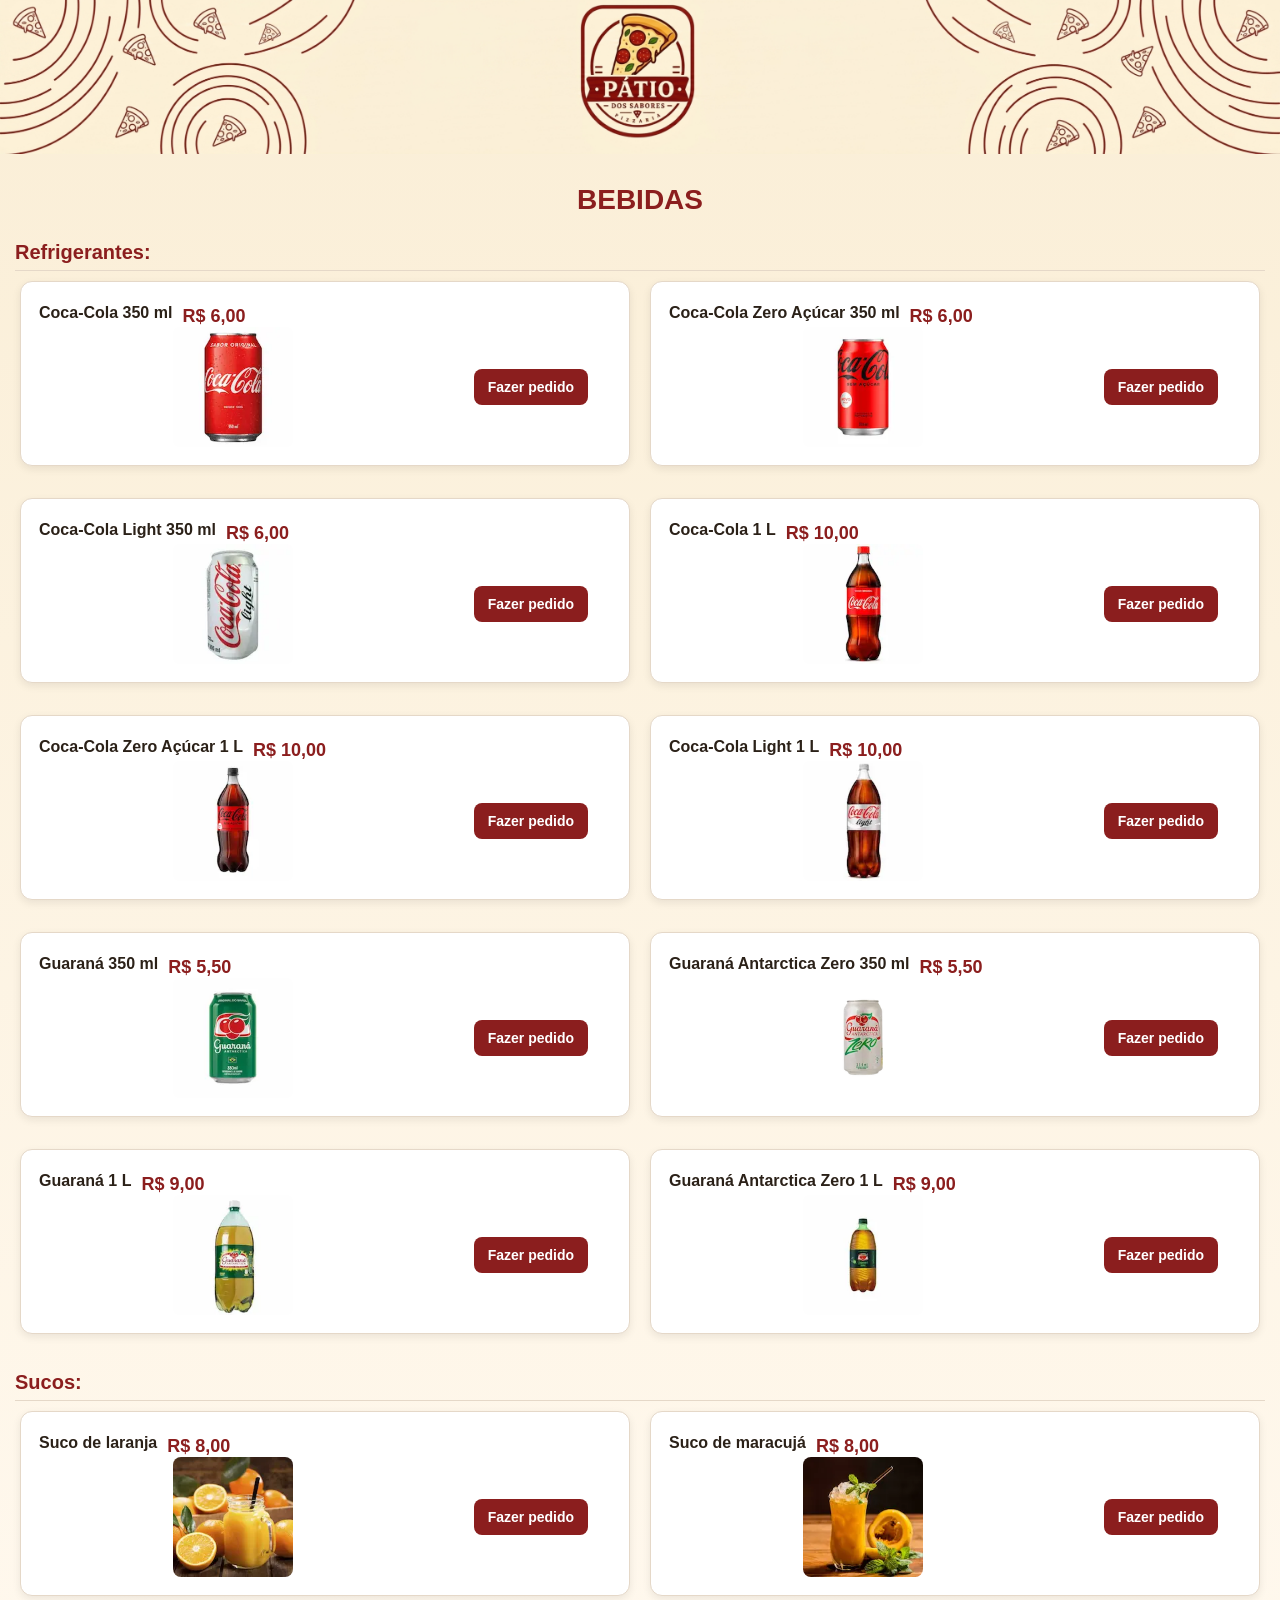
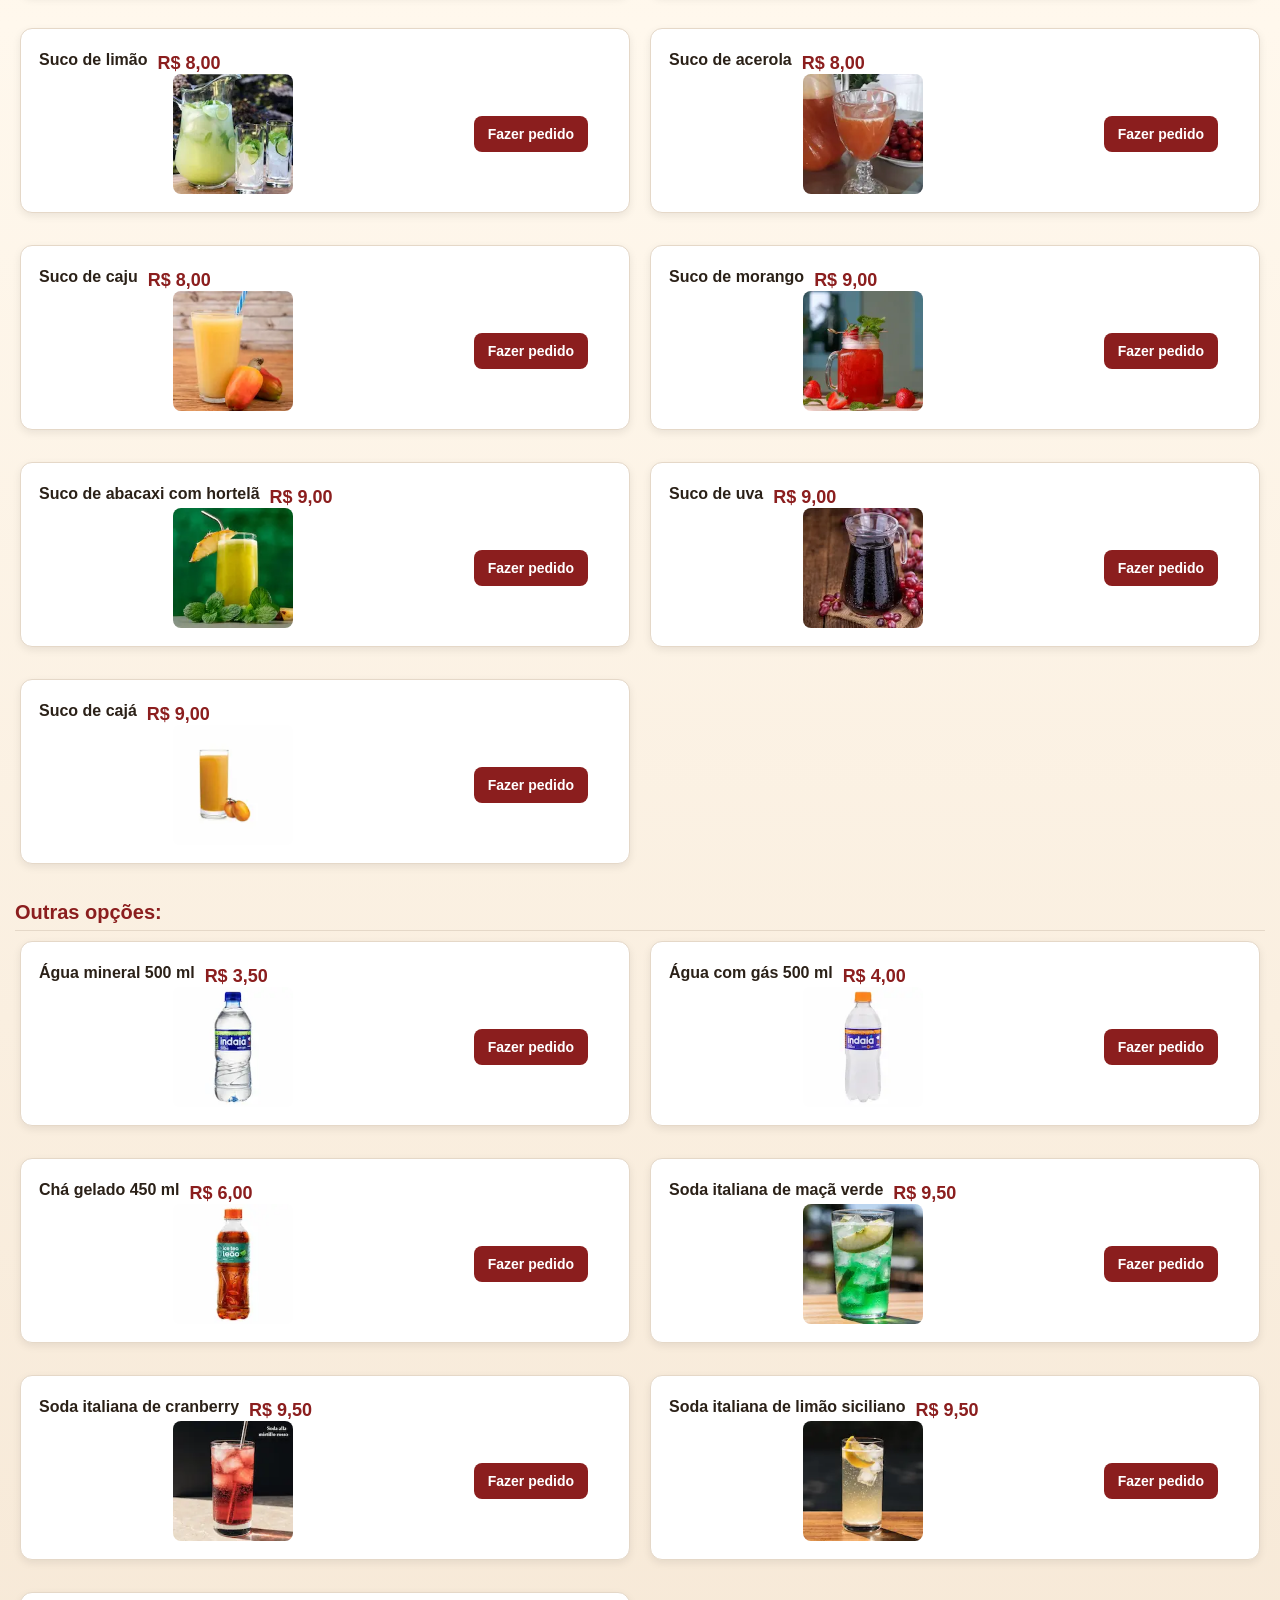
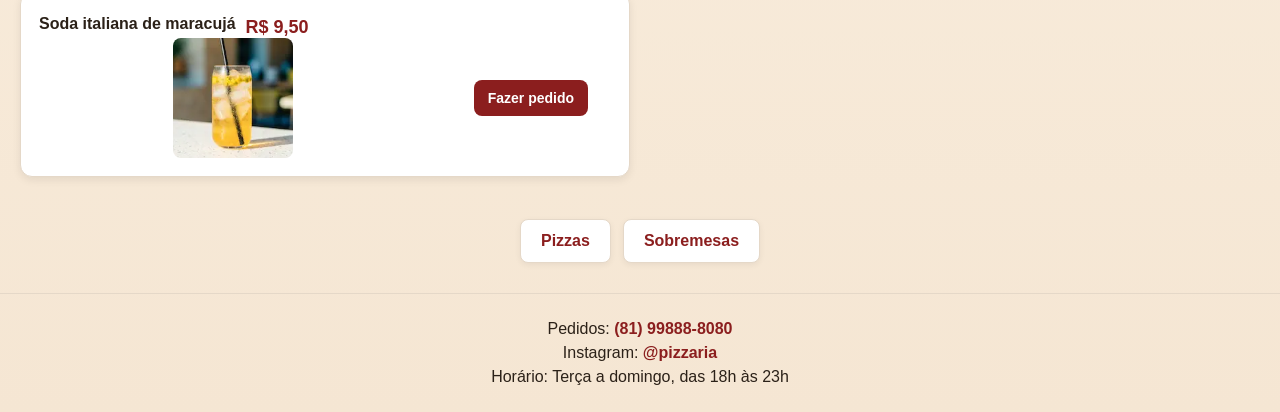
==== commit 12816e0f: "feat: aplica novo padrão visual às outras opções de bebidas" ====
--- a/bebidas.html
+++ b/bebidas.html
@@ -535,13 +535,194 @@
 
         <h3 class="categoria-cardapio">Outras opções:</h3>
         <ul class="grid-cardapio">
-            <li class="bebida"><strong>Água mineral 500 ml — R$ 3,50</strong></li>
-            <li class="bebida"><strong>Água com gás 500 ml — R$ 4,00</strong></li>
-            <li class="bebida"><strong>Chá gelado 450 ml — R$ 6,00</strong></li>
-            <li class="bebida"><strong>Soda italiana de maçã verde 400 ml — R$ 9,50</strong></li>
-            <li class="bebida"><strong>Soda italiana de cranberry 400 ml — R$ 9,50</strong></li>
-            <li class="bebida"><strong>Soda italiana de limão siciliano 400 ml — R$ 9,50</strong></li>
-            <li class="bebida"><strong>Soda italiana de maracujá 400 ml — R$ 9,50</strong></li>           
+            <li class="bebida">
+                <div class="cabecalho-produto">
+                    <div class="informacoes-produto">
+                        <strong>Água mineral 500 ml</strong>
+                        <span class="preco">R$ 3,50</span>
+                    </div>
+                </div>
+
+                <div class="parte-inferior">
+                    <div class="conteudo-produto">
+                        <div class="imagem-produto">
+                            <img src="Img-Bebidas/Outras_opções_Água_Mineral_500_ml_180.webp"
+                                alt="Água mineral 500 ml">
+                        </div>
+                    </div>
+
+                    <div class="acao-produto">
+                        <a class="botao-pedido"
+                        href="https://www.whatsapp.com/"
+                        target="_blank"
+                        rel="noopener noreferrer">
+                            Fazer pedido
+                        </a>
+                    </div>
+                </div>
+            </li>
+
+            <li class="bebida">
+                <div class="cabecalho-produto">
+                    <div class="informacoes-produto">
+                        <strong>Água com gás 500 ml</strong>
+                        <span class="preco">R$ 4,00</span>
+                    </div>
+                </div>
+
+                <div class="parte-inferior">
+                    <div class="conteudo-produto">
+                        <div class="imagem-produto">
+                            <img src="Img-Bebidas/Outras_opções_Água_com_Gás_500_ml_180.webp"
+                                alt="Água com gás 500 ml">
+                        </div>
+                    </div>
+
+                    <div class="acao-produto">
+                        <a class="botao-pedido"
+                        href="https://www.whatsapp.com/"
+                        target="_blank"
+                        rel="noopener noreferrer">
+                            Fazer pedido
+                        </a>
+                    </div>
+                </div>
+            </li>
+
+            <li class="bebida">
+                <div class="cabecalho-produto">
+                    <div class="informacoes-produto">
+                        <strong>Chá gelado 450 ml</strong>
+                        <span class="preco">R$ 6,00</span>
+                    </div>
+                </div>
+
+                <div class="parte-inferior">
+                    <div class="conteudo-produto">
+                        <div class="imagem-produto">
+                            <img src="Img-Bebidas/Outras_opções_Chá_gelado_450_ml_180.webp"
+                                alt="Chá gelado 450 ml">
+                        </div>
+                    </div>
+
+                    <div class="acao-produto">
+                        <a class="botao-pedido"
+                        href="https://www.whatsapp.com/"
+                        target="_blank"
+                        rel="noopener noreferrer">
+                            Fazer pedido
+                        </a>
+                    </div>
+                </div>
+            </li>
+
+            <li class="bebida">
+                <div class="cabecalho-produto">
+                    <div class="informacoes-produto">
+                        <strong>Soda italiana de maçã verde</strong>
+                        <span class="preco">R$ 9,50</span>
+                    </div>
+                </div>
+
+                <div class="parte-inferior">
+                    <div class="conteudo-produto">
+                        <div class="imagem-produto">
+                            <img src="Img-Bebidas/Outras_opções_Soda_italiana_de_maçã_verde_180.webp"
+                                alt="Soda italiana de maçã verde 400 ml">
+                        </div>
+                    </div>
+
+                    <div class="acao-produto">
+                        <a class="botao-pedido"
+                        href="https://www.whatsapp.com/"
+                        target="_blank"
+                        rel="noopener noreferrer">
+                            Fazer pedido
+                        </a>
+                    </div>
+                </div>
+            </li>
+
+            <li class="bebida">
+                <div class="cabecalho-produto">
+                    <div class="informacoes-produto">
+                        <strong>Soda italiana de cranberry</strong>
+                        <span class="preco">R$ 9,50</span>
+                    </div>
+                </div>
+
+                <div class="parte-inferior">
+                    <div class="conteudo-produto">
+                        <div class="imagem-produto">
+                            <img src="Img-Bebidas/Outras_opções_Soda_italiana_de_cranberry_180.webp"
+                                alt="Soda italiana de cranberry 400 ml">
+                        </div>
+                    </div>
+
+                    <div class="acao-produto">
+                        <a class="botao-pedido"
+                        href="https://www.whatsapp.com/"
+                        target="_blank"
+                        rel="noopener noreferrer">
+                            Fazer pedido
+                        </a>
+                    </div>
+                </div>
+            </li>
+
+            <li class="bebida">
+                <div class="cabecalho-produto">
+                    <div class="informacoes-produto">
+                        <strong>Soda italiana de limão siciliano</strong>
+                        <span class="preco">R$ 9,50</span>
+                    </div>
+                </div>
+
+                <div class="parte-inferior">
+                    <div class="conteudo-produto">
+                        <div class="imagem-produto">
+                            <img src="Img-Bebidas/Outras_opções_Soda_italiana_de_limão_siciliano_180.webp"
+                                alt="Soda italiana de limão siciliano 400 ml">
+                        </div>
+                    </div>
+
+                    <div class="acao-produto">
+                        <a class="botao-pedido"
+                        href="https://www.whatsapp.com/"
+                        target="_blank"
+                        rel="noopener noreferrer">
+                            Fazer pedido
+                        </a>
+                    </div>
+                </div>
+            </li>
+
+            <li class="bebida">
+                <div class="cabecalho-produto">
+                    <div class="informacoes-produto">
+                        <strong>Soda italiana de maracujá</strong>
+                        <span class="preco">R$ 9,50</span>
+                    </div>
+                </div>
+
+                <div class="parte-inferior">
+                    <div class="conteudo-produto">
+                        <div class="imagem-produto">
+                            <img src="Img-Bebidas/Outras_opções_Soda_italiana_de_maracujá_180.webp"
+                                alt="Soda italiana de maracujá 400 ml">
+                        </div>
+                    </div>
+
+                    <div class="acao-produto">
+                        <a class="botao-pedido"
+                        href="https://www.whatsapp.com/"
+                        target="_blank"
+                        rel="noopener noreferrer">
+                            Fazer pedido
+                        </a>
+                    </div>
+                </div>
+            </li>           
         </ul>    
     </main>
     <aside class="menu-lateral">
